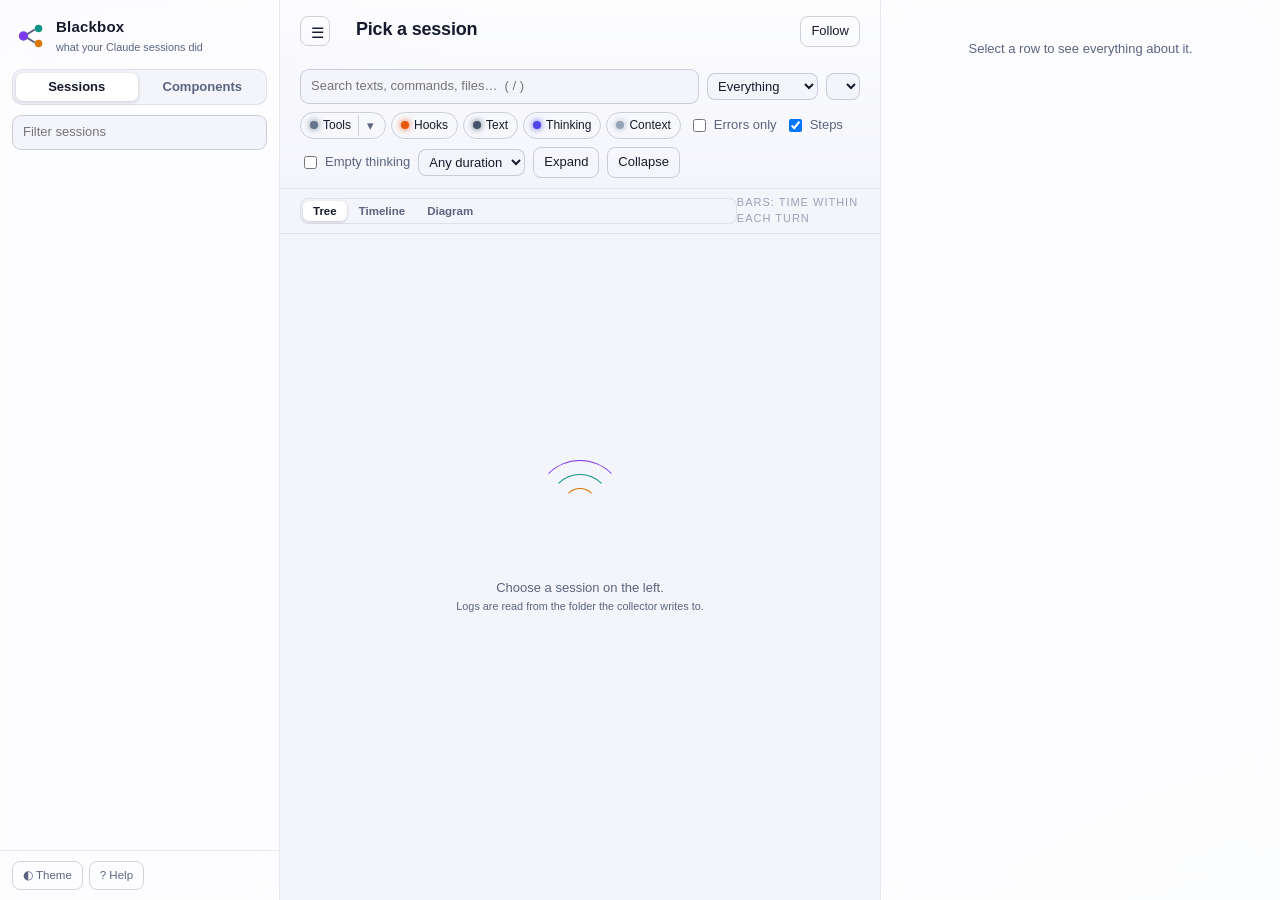
==== plugins/blackbox/viewer/index.html @ bae9d447 "Rename session-flow to blackbox (0.6.0) A flight recorder for Claude Code sessions. The command is n" ====
<!doctype html>
<html lang="en">
<head>
<meta charset="utf-8">
<meta name="viewport" content="width=device-width, initial-scale=1">
<title>Blackbox</title>
<link rel="stylesheet" href="style.css">
<link rel="icon" href="data:image/svg+xml,%3Csvg xmlns='http://www.w3.org/2000/svg' viewBox='0 0 32 32'%3E%3Ccircle cx='8' cy='16' r='5' fill='%23a78bfa'/%3E%3Ccircle cx='24' cy='8' r='4' fill='%232dd4bf'/%3E%3Ccircle cx='24' cy='24' r='4' fill='%23fbbf24'/%3E%3Cpath d='M12 14 20 9M12 18l8 5' stroke='%23e6e9f2' stroke-width='2'/%3E%3C/svg%3E">
</head>
<body>
<div class="app" data-mode="sessions">
  <aside class="sidebar">
    <div class="brand">
      <svg viewBox="0 0 32 32" aria-hidden="true"><circle cx="8" cy="16" r="5" class="b1"/><circle cx="24" cy="8" r="4" class="b2"/><circle cx="24" cy="24" r="4" class="b3"/><path d="M12 14 20 9M12 18l8 5"/></svg>
      <div><b>Blackbox</b><small>what your Claude sessions did</small></div>
    </div>
    <div class="modes"><button class="mode on" data-mode="sessions">Sessions</button><button class="mode" data-mode="components">Components</button></div>
    <input id="session-search" class="search" type="search" placeholder="Filter sessions" autocomplete="off">
    <div id="sessions" class="sessions"></div>
    <div class="side-foot">
      <span><button id="theme" class="ghost" title="Toggle theme">◐ Theme</button> <button id="help-btn" class="ghost" title="Help (?)">? Help</button></span>
      <span id="side-count"></span>
    </div>
  </aside>

  <main class="main">
    <header class="top">
      <div class="title-row">
        <button class="ghost side-toggle" title="Hide or show the sessions list ( [ )">☰</button>
        <div class="title-wrap">
          <h1 id="title">Pick a session</h1>
          <div id="subtitle" class="subtitle"></div>
        </div>
        <div class="live-wrap">
          <button id="health" class="health" hidden></button>
          <span id="live" class="live" hidden><i></i>live</span>
          <button id="follow" class="ghost toggle" title="Follow the newest activity (f)">Follow</button>
        </div>
      </div>
      <div id="stats" class="stats"></div>
      <div class="filters">
        <div class="search-wrap">
          <input id="q" class="search" type="search" placeholder="Search texts, commands, files…  ( / )" autocomplete="off">
        </div>
        <select id="preset" title="Preset views"></select>
        <select id="scope" title="Which agents' work to show"></select>
        <div id="kinds" class="kinds"></div>
        <label class="check"><input id="errors" type="checkbox"> Errors only</label>
        <label class="check"><input id="steps" type="checkbox" checked> Steps</label>
        <label class="check" title="Thinking blocks whose text Claude Code does not hand to plugins"><input id="empty-thinking" type="checkbox"> Empty thinking</label>
        <select id="mindur" title="Minimum duration">
          <option value="0">Any duration</option>
          <option value="1000">≥ 1 s</option>
          <option value="5000">≥ 5 s</option>
          <option value="30000">≥ 30 s</option>
          <option value="120000">≥ 2 min</option>
        </select>
        <button id="expand-all" class="ghost" title="Expand all">Expand</button>
        <button id="collapse-all" class="ghost" title="Collapse all">Collapse</button>
      </div>
    </header>

    <section id="components" class="components">
      <div class="comp-head">
        <div>
          <button class="ghost side-toggle" title="Hide or show the sessions list ( [ )">☰</button>
          <div><h1>Components</h1>
          <div class="subtitle">Your subagents, skills and hooks across sessions: is each used as you expect?</div></div>
        </div>
        <div class="comp-ctrl">
          <input id="comp-q" class="search" type="search" placeholder="Filter components" autocomplete="off">
          <select id="comp-days"><option value="7">Last 7 days</option><option value="30" selected>Last 30 days</option><option value="90">Last 90 days</option><option value="0">All sessions</option></select>
          <button id="comp-reload" class="ghost" title="Read the logs again">Reload</button>
        </div>
      </div>
      <div id="comp-body" class="comp-body"></div>
    </section>

    <section class="tree-wrap">
      <div class="tree-head"><span class="views"><button class="view on" data-view="tree">Tree</button><button class="view" data-view="gantt">Timeline</button><button class="view" data-view="diagram">Diagram</button></span><span class="tl-head">Bars: time within each turn</span></div>
      <div id="diagram" class="diagram" hidden><div id="diagram-inner" class="diagram-inner"></div></div>
      <div id="gantt" class="gantt" hidden><div id="gantt-inner" class="gantt-inner"></div><div id="gtip" class="gtip" hidden></div></div>
      <div id="tree" class="tree" tabindex="0"><div id="spacer"></div><div id="rows"></div></div>
      <div id="empty" class="empty">
        <div class="orbit"><i></i><i></i><i></i></div>
        <p>Choose a session on the left.<br><small>Logs are read from the folder the collector writes to.</small></p>
      </div>
    </section>
  </main>

  <div id="insp-resize" class="insp-resize" title="Drag to resize"></div>
  <aside id="inspector" class="inspector">
    <div class="insp-empty">Select a row to see everything about it.</div>
  </aside>
</div>
<div id="family-pop" class="pop" hidden></div>
<div id="help" class="help-wrap" hidden><div class="help" role="dialog" aria-label="Help"></div></div>
<script src="app.js"></script>
</body>
</html>
---- plugins/blackbox/viewer/style.css ----
:root {
  --font: ui-sans-serif, -apple-system, BlinkMacSystemFont, "Segoe UI", Inter, Roboto, sans-serif;
  --mono: ui-monospace, "SF Mono", "JetBrains Mono", Menlo, Consolas, monospace;
  --row-h: 30px;

  --bg: #090b14;
  --bg-glow-1: rgba(124, 92, 255, 0.16);
  --bg-glow-2: rgba(45, 212, 191, 0.10);
  --panel: rgba(17, 21, 36, 0.78);
  --panel-solid: #11152a;
  --panel-2: rgba(26, 31, 52, 0.85);
  --line: rgba(148, 163, 214, 0.13);
  --line-strong: rgba(148, 163, 214, 0.26);
  --text: #e7eaf5;
  --muted: #8d95b0;
  --faint: #5d6582;
  --hover: rgba(148, 163, 214, 0.07);
  --sel: rgba(167, 139, 250, 0.16);
  --sel-line: rgba(167, 139, 250, 0.7);
  --shadow: 0 10px 40px rgba(0, 0, 0, 0.45);

  --c-turn: #e2e8f0;
  --c-agent: #a78bfa;
  --c-step: #64748b;
  --c-bash: #fbbf24;
  --c-read: #2dd4bf;
  --c-edit: #fb7185;
  --c-web: #60a5fa;
  --c-mcp: #f472b6;
  --c-tool: #94a3b8;
  --c-search: #22d3ee;
  --c-workflow: #e879f9;
  --c-message: #c4b5fd;
  --c-user: #a3e635;
  --c-plan: #facc15;
  --c-schedule: #fda4af;
  --c-artifact: #5eead4;
  --c-setup: #cbd5e1;
  --c-skill: #34d399;
  --c-hook: #fb923c;
  --c-text: #cbd5e1;
  --c-thinking: #818cf8;
  --c-context: #64748b;
  --c-error: #f87171;
  --c-ok: #4ade80;
}

:root[data-theme="light"] {
  --bg: #f4f5fb;
  --bg-glow-1: rgba(124, 92, 255, 0.10);
  --bg-glow-2: rgba(20, 184, 166, 0.08);
  --panel: rgba(255, 255, 255, 0.82);
  --panel-solid: #ffffff;
  --panel-2: rgba(244, 245, 251, 0.95);
  --line: rgba(30, 41, 79, 0.10);
  --line-strong: rgba(30, 41, 79, 0.2);
  --text: #161a2c;
  --muted: #5b6380;
  --faint: #9aa1b8;
  --hover: rgba(30, 41, 79, 0.05);
  --sel: rgba(124, 92, 255, 0.11);
  --sel-line: rgba(124, 92, 255, 0.65);
  --shadow: 0 10px 30px rgba(30, 41, 79, 0.12);

  --c-turn: #1e293b;
  --c-agent: #7c3aed;
  --c-step: #64748b;
  --c-bash: #d97706;
  --c-read: #0d9488;
  --c-edit: #e11d48;
  --c-web: #2563eb;
  --c-mcp: #db2777;
  --c-tool: #64748b;
  --c-search: #0891b2;
  --c-workflow: #c026d3;
  --c-message: #7c3aed;
  --c-user: #65a30d;
  --c-plan: #ca8a04;
  --c-schedule: #be185d;
  --c-artifact: #0f766e;
  --c-setup: #475569;
  --c-skill: #059669;
  --c-hook: #ea580c;
  --c-text: #475569;
  --c-thinking: #4f46e5;
  --c-context: #94a3b8;
  --c-error: #dc2626;
  --c-ok: #16a34a;
}

* { box-sizing: border-box; }
[hidden] { display: none !important; }
html, body { height: 100%; margin: 0; }
body {
  font: 13px/1.45 var(--font);
  color: var(--text);
  background:
    radial-gradient(1200px 700px at -10% -20%, var(--bg-glow-1), transparent 60%),
    radial-gradient(900px 600px at 110% 120%, var(--bg-glow-2), transparent 60%),
    var(--bg);
  overflow: hidden;
}
button, input, select { font: inherit; color: inherit; }
::selection { background: var(--sel); }

.app {
  --side-w: 280px;
  --insp-w: 400px;
  position: relative;
  display: grid;
  grid-template-columns: var(--side-w) minmax(0, 1fr) var(--insp-w);
  height: 100vh;
}
.app.side-hidden { --side-w: 0px; }
.app.side-hidden .sidebar { visibility: hidden; overflow: hidden; border: 0; min-width: 0; }
.insp-resize { position: absolute; top: 0; bottom: 0; right: calc(var(--insp-w) - 4px); width: 8px; z-index: 30; cursor: col-resize; }
.insp-resize:hover, body.resizing .insp-resize { background: linear-gradient(90deg, transparent 3px, var(--sel-line) 3px, var(--sel-line) 5px, transparent 5px); }
body.resizing { cursor: col-resize; user-select: none; }
.side-toggle { flex: none; width: 30px; height: 30px; padding: 0; display: grid; place-items: center; font-size: 15px; margin-right: 10px; }
.title-row, .comp-head > div:first-child { display: flex; align-items: flex-start; }
.title-row { justify-content: flex-start; }
.title-row .live-wrap { margin-left: auto; }

/* Sidebar */

.sidebar {
  display: flex; flex-direction: column; min-height: 0;
  border-right: 1px solid var(--line);
  background: var(--panel);
  backdrop-filter: blur(14px);
}
.brand { display: flex; gap: 10px; align-items: center; padding: 16px 16px 12px; }
.brand svg { width: 30px; height: 30px; flex: none; }
.brand svg path { stroke: var(--muted); stroke-width: 2; fill: none; }
.brand .b1 { fill: var(--c-agent); } .brand .b2 { fill: var(--c-read); } .brand .b3 { fill: var(--c-bash); }
.brand b { display: block; font-size: 15px; letter-spacing: 0.2px; }
.brand small { color: var(--muted); }

.search {
  width: 100%; padding: 7px 10px; border-radius: 9px;
  border: 1px solid var(--line-strong); background: var(--panel-2); outline: none;
  transition: border-color .15s, box-shadow .15s;
}
.search:focus { border-color: var(--sel-line); box-shadow: 0 0 0 3px var(--sel); }
.sidebar > .search { margin: 0 12px 10px; width: auto; }

.sessions { flex: 1; overflow: auto; padding: 0 8px 8px; }
.sess {
  position: relative; padding: 9px 10px 9px 12px; border-radius: 10px; cursor: pointer;
  border: 1px solid transparent; margin-bottom: 4px; transition: background .12s, border-color .12s;
}
.sess:hover { background: var(--hover); }
.sess.active { background: var(--sel); border-color: var(--sel-line); }
.sess .t { display: -webkit-box; -webkit-line-clamp: 2; -webkit-box-orient: vertical; overflow: hidden; font-weight: 500; }
.sess .m { display: flex; gap: 8px; color: var(--muted); font-size: 11.5px; margin-top: 3px; }
.sess .m .cwd { overflow: hidden; text-overflow: ellipsis; white-space: nowrap; }
.sess .dot { position: absolute; left: 3px; top: 14px; width: 5px; height: 5px; border-radius: 50%; background: var(--c-ok); box-shadow: 0 0 8px var(--c-ok); animation: pulse 1.6s infinite; }
.side-foot { display: flex; justify-content: space-between; align-items: center; padding: 10px 12px; border-top: 1px solid var(--line); color: var(--muted); font-size: 11.5px; }

.ghost {
  border: 1px solid var(--line-strong); background: transparent; border-radius: 8px;
  padding: 5px 10px; cursor: pointer; transition: background .12s, border-color .12s;
}
.ghost:hover { background: var(--hover); }
.ghost.on { background: var(--sel); border-color: var(--sel-line); }

/* Main */

.main { display: flex; flex-direction: column; min-width: 0; min-height: 0; }
.top { padding: 16px 20px 10px; border-bottom: 1px solid var(--line); background: linear-gradient(to bottom, var(--panel), transparent); }
.title-row { display: flex; justify-content: space-between; gap: 16px; align-items: flex-start; }
.title-wrap { min-width: 0; }
h1 { margin: 0; font-size: 18px; font-weight: 600; letter-spacing: -0.2px; overflow: hidden; text-overflow: ellipsis; white-space: nowrap; }
.subtitle { color: var(--muted); font-size: 12px; margin-top: 2px; font-family: var(--mono); overflow: hidden; text-overflow: ellipsis; white-space: nowrap; }
.live-wrap { display: flex; gap: 8px; align-items: center; flex: none; }
.live { display: inline-flex; align-items: center; gap: 6px; color: var(--c-ok); font-weight: 600; font-size: 11px; text-transform: uppercase; letter-spacing: 1px; }
.live i { width: 8px; height: 8px; border-radius: 50%; background: var(--c-ok); box-shadow: 0 0 10px var(--c-ok); animation: pulse 1.4s infinite; }
@keyframes pulse { 0%, 100% { opacity: 1; transform: scale(1); } 50% { opacity: .45; transform: scale(.8); } }

.stats { display: flex; flex-wrap: wrap; gap: 8px; margin: 12px 0 10px; }
.stat {
  display: flex; flex-direction: column; padding: 7px 12px; border-radius: 11px; min-width: 88px;
  background: var(--panel-2); border: 1px solid var(--line); position: relative; overflow: hidden;
}
.stat::before { content: ""; position: absolute; left: 0; top: 0; bottom: 0; width: 3px; background: var(--accent, var(--c-step)); }
.stat b { font-size: 16px; font-weight: 650; font-variant-numeric: tabular-nums; }
.stat span { color: var(--muted); font-size: 11px; }

.filters { display: flex; flex-wrap: wrap; gap: 8px; align-items: center; }
.search-wrap { flex: 1 1 240px; min-width: 200px; }
.kinds { display: flex; flex-wrap: wrap; gap: 5px; }
.kind {
  display: inline-flex; align-items: center; gap: 5px; padding: 4px 9px; border-radius: 999px; cursor: pointer;
  border: 1px solid var(--line-strong); font-size: 12px; user-select: none; transition: opacity .12s, background .12s;
}
.kind i { width: 8px; height: 8px; border-radius: 50%; background: var(--k); box-shadow: 0 0 6px var(--k); }
.kind.off { opacity: .38; }
.kind:hover { background: var(--hover); }
.check { display: inline-flex; gap: 5px; align-items: center; color: var(--muted); cursor: pointer; }
select { border: 1px solid var(--line-strong); background: var(--panel-2); border-radius: 8px; padding: 4px 6px; }

/* Tree */

.tree-wrap { position: relative; flex: 1; min-height: 0; display: flex; flex-direction: column; }
.tree-head {
  display: grid; grid-template-columns: minmax(0, 1fr) 22%; padding: 6px 20px; color: var(--faint);
  font-size: 11px; text-transform: uppercase; letter-spacing: 1px; border-bottom: 1px solid var(--line);
}
.tree { position: relative; flex: 1; overflow: auto; outline: none; padding: 4px 0 40px; }
#rows { position: absolute; left: 0; right: 0; top: 0; }

.row {
  position: absolute; left: 8px; right: 8px; height: var(--row-h);
  display: grid; grid-template-columns: minmax(0, 1fr) auto 22%; align-items: center; gap: 10px;
  padding: 0 12px 0 calc(8px + var(--d) * 18px); border-radius: 8px; cursor: pointer;
  border: 1px solid transparent;
}
.row:hover { background: var(--hover); }
.row.sel { background: var(--sel); border-color: var(--sel-line); }
.row .main-cell { display: flex; align-items: center; gap: 7px; min-width: 0; }
.row .guide { position: absolute; top: 0; bottom: 0; width: 1px; background: var(--line); }
.tw { width: 14px; flex: none; color: var(--faint); text-align: center; transition: transform .15s; font-size: 10px; }
.tw.open { transform: rotate(90deg); }
.ico {
  width: 20px; height: 20px; flex: none; border-radius: 6px; display: grid; place-items: center;
  color: var(--c); background: color-mix(in srgb, var(--c) 15%, transparent);
  box-shadow: inset 0 0 0 1px color-mix(in srgb, var(--c) 30%, transparent);
}
/* Shape says what a node is: tool calls are squares, agents are circles with
   a halo, structure (turns, steps, context) is outline only. Colour says the family. */
.k-tool .ico, .k-group .ico { border-radius: 4px; }
.k-agent .ico { border-radius: 50%; box-shadow: inset 0 0 0 1.5px color-mix(in srgb, var(--c) 60%, transparent), 0 0 10px color-mix(in srgb, var(--c) 45%, transparent); }
.k-turn .ico, .k-step .ico, .k-ctxgroup .ico, .k-context .ico { background: transparent; box-shadow: inset 0 0 0 1px var(--line-strong); color: var(--muted); }
.k-thinking .ico, .k-text .ico, .k-hook .ico { border-radius: 999px; }
.k-skill .ico { border-radius: 4px; }
.ico svg { width: 13px; height: 13px; stroke: currentColor; fill: none; stroke-width: 2; stroke-linecap: round; stroke-linejoin: round; }
.lbl { font-weight: 550; white-space: nowrap; flex: none; max-width: 45%; overflow: hidden; text-overflow: ellipsis; }
.lbl.wide { flex: 1 1 auto; max-width: none; }
.sub { color: var(--muted); white-space: nowrap; overflow: hidden; text-overflow: ellipsis; min-width: 0; }
.k-text .sub, .k-thinking .sub { color: var(--text); opacity: .82; }
.k-thinking .sub { font-style: italic; }
.k-turn .lbl { font-size: 13.5px; }
.k-turn { font-weight: 600; }
.k-agent .lbl { color: var(--c-agent); }
.chips { display: flex; gap: 5px; justify-content: flex-end; }
.chip {
  font: 11px/1 var(--mono); padding: 3px 6px; border-radius: 6px; color: var(--muted);
  background: var(--panel-2); border: 1px solid var(--line); white-space: nowrap; font-variant-numeric: tabular-nums;
}
.chip.err { color: var(--c-error); border-color: color-mix(in srgb, var(--c-error) 40%, transparent); }
.chip.run { color: var(--c-ok); border-color: color-mix(in srgb, var(--c-ok) 40%, transparent); }
.chip.ag { color: var(--c-agent); }
.chip.hk { color: var(--c-hook); }

.tl { position: relative; height: 10px; border-radius: 5px; background: color-mix(in srgb, var(--line) 60%, transparent); overflow: hidden; }
.tl i {
  position: absolute; top: 0; bottom: 0; min-width: 3px; border-radius: 5px;
  background: linear-gradient(90deg, color-mix(in srgb, var(--c) 70%, transparent), var(--c));
  box-shadow: 0 0 10px color-mix(in srgb, var(--c) 55%, transparent);
}
.st-running .tl i { animation: shimmer 1.2s linear infinite; background-size: 200% 100%; background-image: linear-gradient(90deg, color-mix(in srgb, var(--c) 40%, transparent), var(--c), color-mix(in srgb, var(--c) 40%, transparent)); }
@keyframes shimmer { from { background-position: 200% 0; } to { background-position: 0 0; } }
.st-error .lbl, .st-denied .lbl { color: var(--c-error); }
.st-error .ico, .st-denied .ico { --c: var(--c-error); }
.hit .sub, .hit .lbl { text-decoration: underline; text-decoration-color: var(--sel-line); text-underline-offset: 3px; }

.empty { position: absolute; inset: 0; display: grid; place-content: center; text-align: center; color: var(--muted); pointer-events: none; }
.empty[hidden] { display: none; }
.orbit { position: relative; width: 90px; height: 90px; margin: 0 auto 16px; }
.orbit i { position: absolute; inset: 0; border-radius: 50%; border: 1.5px solid transparent; border-top-color: var(--c-agent); animation: spin 3s linear infinite; }
.orbit i:nth-child(2) { inset: 14px; border-top-color: var(--c-read); animation-duration: 2.2s; animation-direction: reverse; }
.orbit i:nth-child(3) { inset: 28px; border-top-color: var(--c-bash); animation-duration: 1.6s; }
@keyframes spin { to { transform: rotate(360deg); } }

/* Inspector */

.inspector {
  border-left: 1px solid var(--line); background: var(--panel); backdrop-filter: blur(14px);
  overflow: auto; min-height: 0;
}
.insp-empty { color: var(--muted); padding: 40px 24px; text-align: center; }
.insp-head { position: sticky; top: 0; z-index: 2; padding: 16px 18px 12px; background: var(--panel-solid); border-bottom: 1px solid var(--line); }
.crumbs { display: flex; flex-wrap: wrap; gap: 4px; color: var(--faint); font-size: 11.5px; margin-bottom: 8px; }
.crumbs a { color: var(--muted); cursor: pointer; max-width: 140px; overflow: hidden; text-overflow: ellipsis; white-space: nowrap; }
.crumbs a:hover { color: var(--text); }
.insp-title { display: flex; gap: 10px; align-items: center; }
.insp-title .ico { width: 30px; height: 30px; border-radius: 9px; }
.insp-title.k-tool .ico, .insp-title.k-group .ico { border-radius: 6px; }
.insp-title.k-agent .ico { border-radius: 50%; }
.insp-title .ico svg { width: 17px; height: 17px; }
.insp-title h2 { margin: 0; font-size: 15px; font-weight: 600; word-break: break-word; }
.insp-title .kindtag { color: var(--muted); font-size: 11px; text-transform: uppercase; letter-spacing: 1px; }
.badges { display: flex; flex-wrap: wrap; gap: 6px; margin-top: 10px; }
.badge { font-size: 11.5px; padding: 3px 8px; border-radius: 999px; background: var(--panel-2); border: 1px solid var(--line); color: var(--muted); }
.badge.err { color: var(--c-error); border-color: color-mix(in srgb, var(--c-error) 45%, transparent); }
.badge.ok { color: var(--c-ok); border-color: color-mix(in srgb, var(--c-ok) 40%, transparent); }
.sec { padding: 12px 18px; border-bottom: 1px solid var(--line); }
.sec h3 { margin: 0 0 8px; font-size: 11px; text-transform: uppercase; letter-spacing: 1px; color: var(--faint); font-weight: 600; display: flex; justify-content: space-between; }
.sec h3 button { font-size: 11px; padding: 1px 7px; text-transform: none; letter-spacing: 0; }
.kv { display: grid; grid-template-columns: max-content minmax(0, 1fr); gap: 4px 12px; }
.kv dt { color: var(--muted); }
.kv dd { margin: 0; word-break: break-word; font-variant-numeric: tabular-nums; }
pre.code {
  margin: 0; padding: 10px 12px; border-radius: 10px; background: color-mix(in srgb, var(--bg) 70%, var(--panel-2));
  border: 1px solid var(--line); font: 12px/1.5 var(--mono); white-space: pre-wrap; word-break: break-word;
  max-height: 420px; overflow: auto;
}
pre.code.tall { max-height: none; }
.prose { white-space: pre-wrap; word-break: break-word; line-height: 1.55; }
.hookcard { border: 1px solid var(--line); border-left: 3px solid var(--c-hook); border-radius: 8px; padding: 8px 10px; margin-bottom: 8px; }
.hookcard b { color: var(--c-hook); }
.mini-list { display: flex; flex-direction: column; gap: 4px; }
.mini-list div { display: flex; justify-content: space-between; gap: 10px; }
.mini-list span:last-child { color: var(--muted); font-family: var(--mono); font-size: 11.5px; }
a.jump { color: var(--c-agent); cursor: pointer; text-decoration: none; }
a.jump:hover { text-decoration: underline; }
.dim { color: var(--muted); }

@media (max-width: 1200px) {
  .app { --side-w: 240px; --insp-w: 360px; }
}
@media (max-width: 900px) {
  body { overflow: auto; }
  .app { grid-template-columns: 1fr; grid-template-rows: auto 70vh auto; height: auto; }
  .sidebar { max-height: 40vh; }
  .row { grid-template-columns: minmax(0, 1fr) auto; }
  .row .tl, .tl-head { display: none; }
}
.hookcand { display: flex; flex-direction: column; gap: 2px; padding: 6px 8px; margin-top: 6px; border-radius: 6px; background: var(--panel-2); border: 1px solid var(--line); }
.hookcand.pick { border-color: color-mix(in srgb, var(--c-hook) 55%, transparent); }
.hookcand code { word-break: break-all; font-size: 11.5px; }

/* Promoted rows, scope path, families popover */
.via { flex: none; font-size: 11px; color: var(--faint); padding: 1px 6px; border-radius: 6px; border: 1px dashed var(--line-strong); white-space: nowrap; max-width: 40%; overflow: hidden; text-overflow: ellipsis; }
.row.path { opacity: .55; }
.row.path:hover, .row.path.sel { opacity: 1; }
.kind .caret { margin: -4px -6px -4px 2px; padding: 4px 8px; border-radius: 0 999px 999px 0; border-left: 1px solid var(--line-strong); font-weight: 400; font-size: 13px; line-height: 1; color: var(--muted); }
.kind .caret:hover { background: var(--hover); color: var(--text); }
.kind.partial i { box-shadow: 0 0 0 2px var(--panel-solid), 0 0 0 3px var(--k); }
.pop {
  position: fixed; z-index: 20; width: 300px; max-height: 70vh; overflow: auto; padding: 10px 12px;
  background: var(--panel-solid); border: 1px solid var(--line-strong); border-radius: 12px; box-shadow: var(--shadow);
}
.pop-head { display: flex; justify-content: space-between; align-items: center; margin-bottom: 8px; }
.pop-head button { padding: 2px 8px; font-size: 11.5px; }
.fam { padding: 5px 0; border-top: 1px solid var(--line); }
.fam > label { display: flex; align-items: center; gap: 7px; cursor: pointer; font-weight: 550; }
.fam .ico { width: 18px; height: 18px; border-radius: 4px; }
.fam .cnt { margin-left: auto; color: var(--muted); font: 11px var(--mono); }
.fam-tools { display: flex; flex-direction: column; gap: 2px; padding: 4px 0 2px 26px; }
.fam-tools label { display: flex; align-items: center; gap: 6px; color: var(--muted); cursor: pointer; }
.fam-tools label:has(input:checked) { color: var(--text); }
.pop-foot { margin-top: 8px; font-size: 11.5px; }
.sec.divider { padding-bottom: 0; border-bottom: none; }
.sec.divider h3 { color: var(--c-agent); }

/* Modes and the components view */
.modes { display: flex; gap: 4px; margin: 0 12px 10px; padding: 3px; border-radius: 10px; background: var(--panel-2); border: 1px solid var(--line); }
.mode { flex: 1; border: 0; background: transparent; padding: 5px 8px; border-radius: 7px; cursor: pointer; color: var(--muted); font-weight: 550; }
.mode.on { background: var(--panel-solid); color: var(--text); box-shadow: 0 1px 4px rgba(0,0,0,.18); }
.app[data-mode="components"] .top, .app[data-mode="components"] .tree-wrap { display: none; }
.app[data-mode="sessions"] .components { display: none; }
.components { flex: 1; min-height: 0; display: flex; flex-direction: column; }
.comp-head { display: flex; justify-content: space-between; gap: 16px; align-items: flex-end; flex-wrap: wrap; padding: 16px 20px 12px; border-bottom: 1px solid var(--line); background: linear-gradient(to bottom, var(--panel), transparent); }
.comp-ctrl { display: flex; gap: 8px; align-items: center; }
.comp-ctrl .search { width: 200px; }
.comp-body { flex: 1; overflow: auto; padding: 8px 20px 40px; }
.comp-sum { color: var(--muted); font-size: 12px; margin: 6px 0 4px; }
.comp-sec h2 { font-size: 13px; text-transform: uppercase; letter-spacing: 1px; color: var(--faint); margin: 18px 0 8px; font-weight: 600; }
.comp-sec h2 small { text-transform: none; letter-spacing: 0; font-weight: 400; }
.comp {
  display: grid; grid-template-columns: 26px minmax(0, 1.4fr) auto minmax(60px, 1fr) 34px 78px; gap: 10px; align-items: center;
  padding: 8px 10px; border-radius: 10px; border: 1px solid transparent; cursor: pointer; margin-bottom: 3px;
}
.comp:hover { background: var(--hover); }
.comp.sel { background: var(--sel); border-color: var(--sel-line); }
.comp.unused { opacity: .55; }
.comp .ico { width: 24px; height: 24px; border-radius: 50%; }
.comp-name { display: flex; flex-direction: column; min-width: 0; }
.comp-name b, .comp-name small { white-space: nowrap; overflow: hidden; text-overflow: ellipsis; }
.comp-name small { color: var(--muted); }
.comp-badges { display: flex; gap: 5px; }
.comp-bar { height: 8px; border-radius: 4px; background: color-mix(in srgb, var(--line) 60%, transparent); overflow: hidden; }
.comp-bar i { display: block; height: 100%; border-radius: 4px; background: linear-gradient(90deg, color-mix(in srgb, var(--c-agent) 50%, transparent), var(--c-agent)); }
.comp-num { font: 600 13px var(--mono); text-align: right; }
.comp-last { color: var(--muted); font-size: 11.5px; text-align: right; }
.badge.warn { color: var(--c-hook); border-color: color-mix(in srgb, var(--c-hook) 45%, transparent); }
.comp-loading { display: grid; place-items: center; padding: 80px 0; color: var(--muted); }
.uses { display: flex; flex-direction: column; gap: 4px; }
.use { display: flex; flex-direction: column; padding: 6px 8px; border-radius: 8px; border: 1px solid var(--line); color: inherit; text-decoration: none; }
.use:hover { background: var(--hover); border-color: var(--line-strong); }
.u-top { display: flex; justify-content: space-between; gap: 8px; }
.u-top span, .u-sub { color: var(--muted); font-size: 11.5px; }
.u-sub { white-space: nowrap; overflow: hidden; text-overflow: ellipsis; }

/* Timeline (Gantt) */
.views { display: inline-flex; gap: 2px; padding: 2px; border-radius: 8px; background: var(--panel-2); border: 1px solid var(--line); text-transform: none; letter-spacing: 0; }
.view { border: 0; background: transparent; color: var(--muted); padding: 2px 10px; border-radius: 6px; cursor: pointer; font-size: 11.5px; font-weight: 550; }
.view.on { background: var(--panel-solid); color: var(--text); box-shadow: 0 1px 3px rgba(0,0,0,.2); }
.tree-head { align-items: center; }
.gantt { position: relative; flex: 1; overflow: auto; cursor: grab; }
.gantt.dragging { cursor: grabbing; user-select: none; }
.gantt-inner { position: relative; min-width: 100%; }
.glane { position: absolute; left: 0; right: 0; border-bottom: 1px solid var(--line); }
.glane:nth-child(even) { background: color-mix(in srgb, var(--hover) 60%, transparent); }
.glabel { position: sticky; left: 0; z-index: 8; height: 100%; display: flex; align-items: center; gap: 8px; background: var(--panel-solid); border-right: 1px solid var(--line); cursor: pointer; }
.glabel .ico { width: 20px; height: 20px; border-radius: 50%; flex: none; }
.gl-text { display: flex; flex-direction: column; min-width: 0; }
.gl-text b, .gl-text small { white-space: nowrap; overflow: hidden; text-overflow: ellipsis; }
.gl-text b { font-size: 12.5px; }
.gl-text small { color: var(--muted); font-size: 11px; }
.gplot { position: absolute; top: 0; }
.gaxis { position: absolute; left: 0; right: 0; top: 0; height: 26px; border-bottom: 1px solid var(--line); }
.tick { position: absolute; top: 6px; font: 10.5px var(--mono); color: var(--faint); transform: translateX(-50%); }
.tick::after { content: ""; position: absolute; left: 50%; top: 16px; width: 1px; height: 6px; background: var(--line-strong); }
.gbreak { position: absolute; top: 0; z-index: 1; background: repeating-linear-gradient(135deg, transparent 0 5px, color-mix(in srgb, var(--line-strong) 70%, transparent) 5px 6px); }
.gbreak b { position: absolute; top: 6px; left: 50%; transform: translateX(-50%); font: 10px var(--mono); color: var(--muted); background: var(--panel-solid); padding: 0 3px; border-radius: 4px; white-space: nowrap; }
.gturn { position: absolute; top: 0; z-index: 2; width: 0; border-left: 1px dashed color-mix(in srgb, var(--c-turn) 45%, transparent); cursor: pointer; }
.gturn b { position: absolute; top: 26px; left: 4px; font-size: 10.5px; font-weight: 550; color: var(--muted); white-space: nowrap; overflow: hidden; text-overflow: ellipsis; }
.app:has(#gantt:not([hidden])) .tl-head { visibility: hidden; }
.gbar {
  position: absolute; z-index: 2; border-radius: 4px; cursor: pointer; overflow: hidden;
  background: linear-gradient(90deg, color-mix(in srgb, var(--c) 75%, transparent), var(--c));
  box-shadow: 0 0 8px color-mix(in srgb, var(--c) 40%, transparent);
  transition: filter .12s, transform .12s;
}
.gbar span { position: absolute; left: 5px; top: 0; line-height: 14px; font-size: 10px; font-style: normal; color: #0b0d17; white-space: nowrap; font-weight: 600; }
.gbar.g-step { opacity: .55; border-radius: 3px; }
.gbar.g-agent { background: repeating-linear-gradient(90deg, color-mix(in srgb, var(--c) 35%, transparent) 0 6px, color-mix(in srgb, var(--c) 20%, transparent) 6px 12px); box-shadow: inset 0 0 0 1px var(--c); }
.gbar.g-agent span { color: var(--text); }
.gbar:hover { filter: brightness(1.2); z-index: 4; }
.gbar.sel { outline: 2px solid var(--text); outline-offset: 1px; z-index: 4; }
.gbar.st-running { animation: pulse 1.4s infinite; }
.gtip { position: absolute; z-index: 10; width: 270px; padding: 8px 10px; border-radius: 10px; background: var(--panel-solid); border: 1px solid var(--line-strong); box-shadow: var(--shadow); pointer-events: none; display: flex; flex-direction: column; gap: 2px; }
.gtip span { color: var(--muted); font-size: 12px; }
.gtip em { color: var(--faint); font-style: normal; font: 11px var(--mono); }

/* Health badge and help */
.health { border: 1px solid var(--line-strong); background: transparent; border-radius: 999px; padding: 3px 10px; font-size: 11.5px; font-weight: 600; cursor: pointer; }
.health.ok { color: var(--c-ok); border-color: color-mix(in srgb, var(--c-ok) 45%, transparent); }
.health.meh { color: var(--c-web); border-color: color-mix(in srgb, var(--c-web) 45%, transparent); }
.health.bad { color: var(--c-error); border-color: color-mix(in srgb, var(--c-error) 50%, transparent); }
.side-foot > span { display: flex; gap: 6px; }
.help-wrap { position: fixed; inset: 0; z-index: 50; display: grid; place-items: center; background: rgba(5, 7, 15, .55); backdrop-filter: blur(4px); }
.help { width: min(880px, 92vw); max-height: 86vh; overflow: auto; padding: 22px 26px; border-radius: 16px; background: var(--panel-solid); border: 1px solid var(--line-strong); box-shadow: var(--shadow); }
.help-head { display: flex; justify-content: space-between; align-items: center; }
.help-head h2 { margin: 0; font-size: 18px; }
.help-grid { display: grid; grid-template-columns: 1fr 1fr; gap: 6px 26px; }
.help-grid .wide { grid-column: 1 / -1; }
.help h3 { margin: 16px 0 6px; font-size: 11px; text-transform: uppercase; letter-spacing: 1px; color: var(--faint); }
.help p { margin: 0 0 8px; line-height: 1.55; }
.legend { display: grid; grid-template-columns: 1fr 1fr; gap: 6px 10px; }
.lg { display: flex; align-items: center; gap: 7px; font-size: 12.5px; }
.lg .ico { width: 20px; height: 20px; display: grid; place-items: center; color: var(--c); background: color-mix(in srgb, var(--c) 15%, transparent); }
.lg .ico svg { width: 13px; height: 13px; stroke: currentColor; fill: none; stroke-width: 2; stroke-linecap: round; stroke-linejoin: round; }
.lg-agent { border-radius: 50%; box-shadow: inset 0 0 0 1.5px var(--c); }
.lg-tool { border-radius: 4px; }
.lg-dot { border-radius: 999px; }
.lg-struct { border-radius: 6px; background: transparent !important; box-shadow: inset 0 0 0 1px var(--line-strong); color: var(--muted) !important; }
kbd { font: 11px var(--mono); padding: 1px 5px; border-radius: 5px; border: 1px solid var(--line-strong); background: var(--panel-2); }
.keys { line-height: 2; }
@media (max-width: 900px) { .help-grid { grid-template-columns: 1fr; } }

.gbar.dim, .gmark.dim { opacity: .18; filter: saturate(.3); }
.gmark { position: absolute; z-index: 3; width: 7px; height: 7px; margin-left: -3.5px; transform: rotate(45deg); background: var(--c); box-shadow: 0 0 6px color-mix(in srgb, var(--c) 60%, transparent); cursor: pointer; }
.gmark.g-text { border-radius: 50%; transform: none; }
.gmark.sel { outline: 2px solid var(--text); }

/* Diagram (sequence) */
.diagram { position: relative; flex: 1; overflow: auto; }
.diagram-inner { position: relative; min-width: 100%; }
.dsvg { position: absolute; left: 0; top: 0; pointer-events: none; }
.dlife { stroke: var(--line-strong); stroke-width: 1.5; stroke-dasharray: 4 5; }
.darrow { fill: none; stroke-width: 1.8; }
.darrow.launch { stroke: var(--c-agent); }
.darrow.back { stroke: var(--c-ok); stroke-dasharray: 6 4; }
.dheads { position: sticky; top: 0; z-index: 5; height: 46px; background: var(--panel-solid); border-bottom: 1px solid var(--line); }
.dhead { position: absolute; top: 6px; height: 34px; display: flex; align-items: center; gap: 8px; padding: 0 10px; border-radius: 10px; border: 1px solid var(--line-strong); background: var(--panel-2); cursor: pointer; }
.dhead .ico { width: 20px; height: 20px; border-radius: 50%; flex: none; }
.dtxt { display: flex; flex-direction: column; min-width: 0; line-height: 1.25; }
.dtxt b, .dtxt small { white-space: nowrap; overflow: hidden; text-overflow: ellipsis; }
.dtxt b { font-size: 12px; }
.dtxt small { font-size: 10.5px; color: var(--muted); }
.dbox {
  position: absolute; z-index: 2; height: 38px; display: flex; align-items: center; gap: 8px; padding: 0 9px; cursor: pointer;
  border-radius: 9px; background: color-mix(in srgb, var(--c) 12%, var(--panel-solid)); border: 1px solid color-mix(in srgb, var(--c) 45%, transparent);
  box-shadow: 0 2px 10px color-mix(in srgb, var(--c) 12%, transparent); transition: transform .12s, box-shadow .12s;
}
.dbox:hover { transform: translateY(-1px); box-shadow: 0 4px 16px color-mix(in srgb, var(--c) 30%, transparent); }
.dbox .ico { width: 22px; height: 22px; border-radius: 5px; flex: none; }
.dbox.k-text, .dbox.k-thinking { background: transparent; border-style: dashed; box-shadow: none; }
.dbox.k-text .ico, .dbox.k-thinking .ico { border-radius: 50%; }
.dbox.k-thinking small { font-style: italic; }
.dbox.st-error { border-color: var(--c-error); }
.dbox.sel, .dlaunch.sel { outline: 2px solid var(--text); outline-offset: 1px; }
.dbox.dim, .dlaunch.dim { opacity: .2; }
.dmeta { margin-left: auto; display: flex; flex-direction: column; align-items: flex-end; font: 10.5px var(--mono); color: var(--muted); }
.dmeta i { font-style: normal; color: var(--c-hook); }
.dlaunch {
  position: absolute; z-index: 3; height: 36px; display: flex; align-items: center; gap: 8px; padding: 0 9px; cursor: pointer;
  border-radius: 999px; background: color-mix(in srgb, var(--c-agent) 16%, var(--panel-solid)); border: 1px solid var(--c-agent);
  box-shadow: 0 0 14px color-mix(in srgb, var(--c-agent) 35%, transparent);
}
.dlaunch .ico { width: 22px; height: 22px; border-radius: 50%; --c: var(--c-agent); flex: none; }
.dlaunch b { font-size: 12px; color: var(--c-agent); }
.dreturn { position: absolute; z-index: 3; text-align: center; font: 10.5px var(--mono); color: var(--c-ok); cursor: pointer; white-space: nowrap; overflow: hidden; text-overflow: ellipsis; }
.dturn { position: absolute; left: 10px; z-index: 1; height: 0; border-top: 1px solid var(--line-strong); cursor: pointer; }
.dturn b { position: absolute; top: -10px; left: 10px; padding: 1px 8px; border-radius: 999px; font-size: 11px; font-weight: 600; background: var(--panel-solid); border: 1px solid var(--line-strong); max-width: 70%; white-space: nowrap; overflow: hidden; text-overflow: ellipsis; }
.app:has(#diagram:not([hidden])) .tl-head { visibility: hidden; }
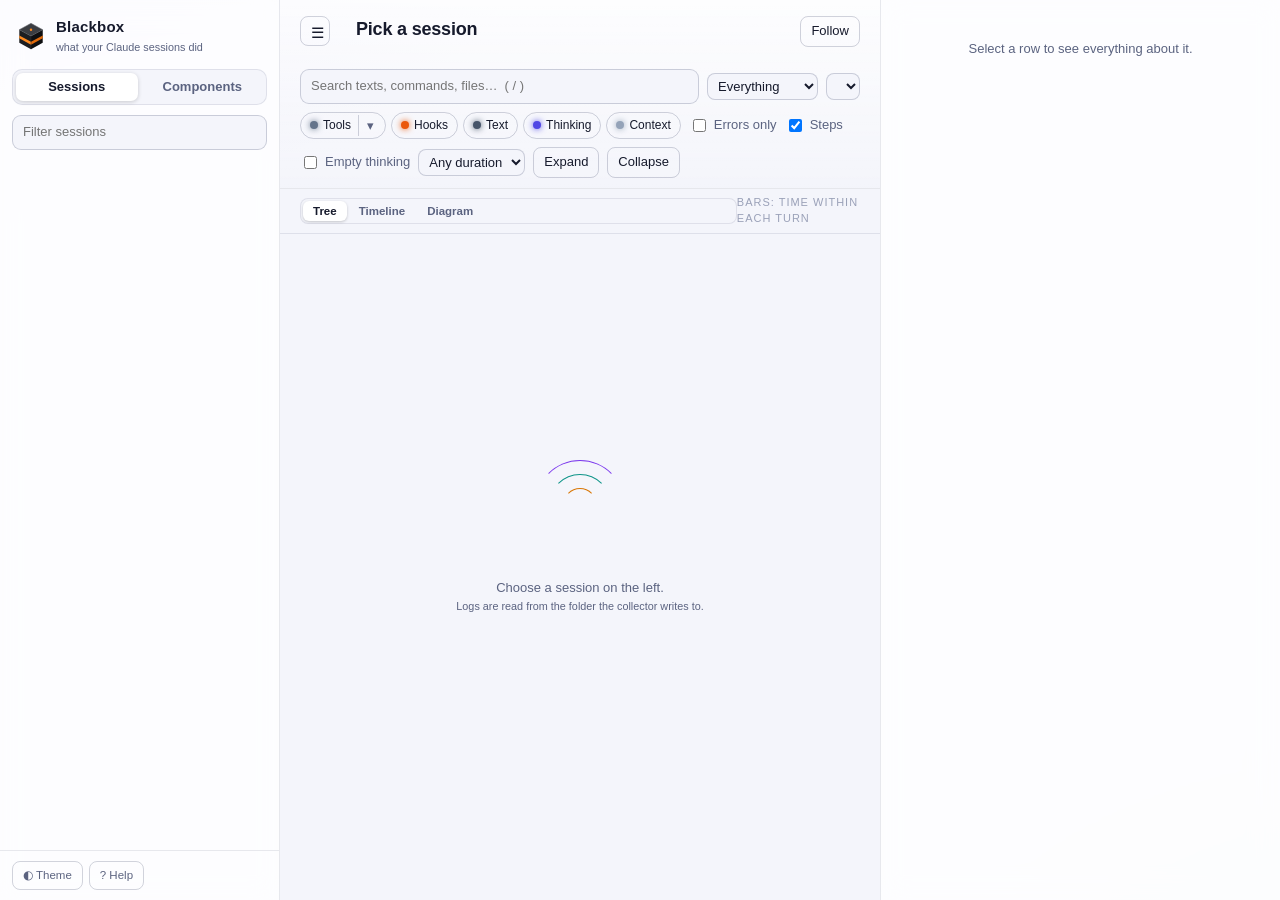
==== commit eba1bfd6: "blackbox 0.7.0: logo, footer button and intro band - Isometric black-box logo with an orange band (v" ====
--- a/plugins/blackbox/viewer/index.html
+++ b/plugins/blackbox/viewer/index.html
@@ -5,13 +5,13 @@
 <meta name="viewport" content="width=device-width, initial-scale=1">
 <title>Blackbox</title>
 <link rel="stylesheet" href="style.css">
-<link rel="icon" href="data:image/svg+xml,%3Csvg xmlns='http://www.w3.org/2000/svg' viewBox='0 0 32 32'%3E%3Ccircle cx='8' cy='16' r='5' fill='%23a78bfa'/%3E%3Ccircle cx='24' cy='8' r='4' fill='%232dd4bf'/%3E%3Ccircle cx='24' cy='24' r='4' fill='%23fbbf24'/%3E%3Cpath d='M12 14 20 9M12 18l8 5' stroke='%23e6e9f2' stroke-width='2'/%3E%3C/svg%3E">
+<link rel="icon" href="logo.svg" type="image/svg+xml">
 </head>
 <body>
 <div class="app" data-mode="sessions">
   <aside class="sidebar">
     <div class="brand">
-      <svg viewBox="0 0 32 32" aria-hidden="true"><circle cx="8" cy="16" r="5" class="b1"/><circle cx="24" cy="8" r="4" class="b2"/><circle cx="24" cy="24" r="4" class="b3"/><path d="M12 14 20 9M12 18l8 5"/></svg>
+      <img src="logo.svg" alt="" width="30" height="30">
       <div><b>Blackbox</b><small>what your Claude sessions did</small></div>
     </div>
     <div class="modes"><button class="mode on" data-mode="sessions">Sessions</button><button class="mode" data-mode="components">Components</button></div>
--- a/plugins/blackbox/viewer/style.css
+++ b/plugins/blackbox/viewer/style.css
@@ -130,9 +130,7 @@
   backdrop-filter: blur(14px);
 }
 .brand { display: flex; gap: 10px; align-items: center; padding: 16px 16px 12px; }
-.brand svg { width: 30px; height: 30px; flex: none; }
-.brand svg path { stroke: var(--muted); stroke-width: 2; fill: none; }
-.brand .b1 { fill: var(--c-agent); } .brand .b2 { fill: var(--c-read); } .brand .b3 { fill: var(--c-bash); }
+.brand img { width: 30px; height: 30px; flex: none; }
 .brand b { display: block; font-size: 15px; letter-spacing: 0.2px; }
 .brand small { color: var(--muted); }
 
